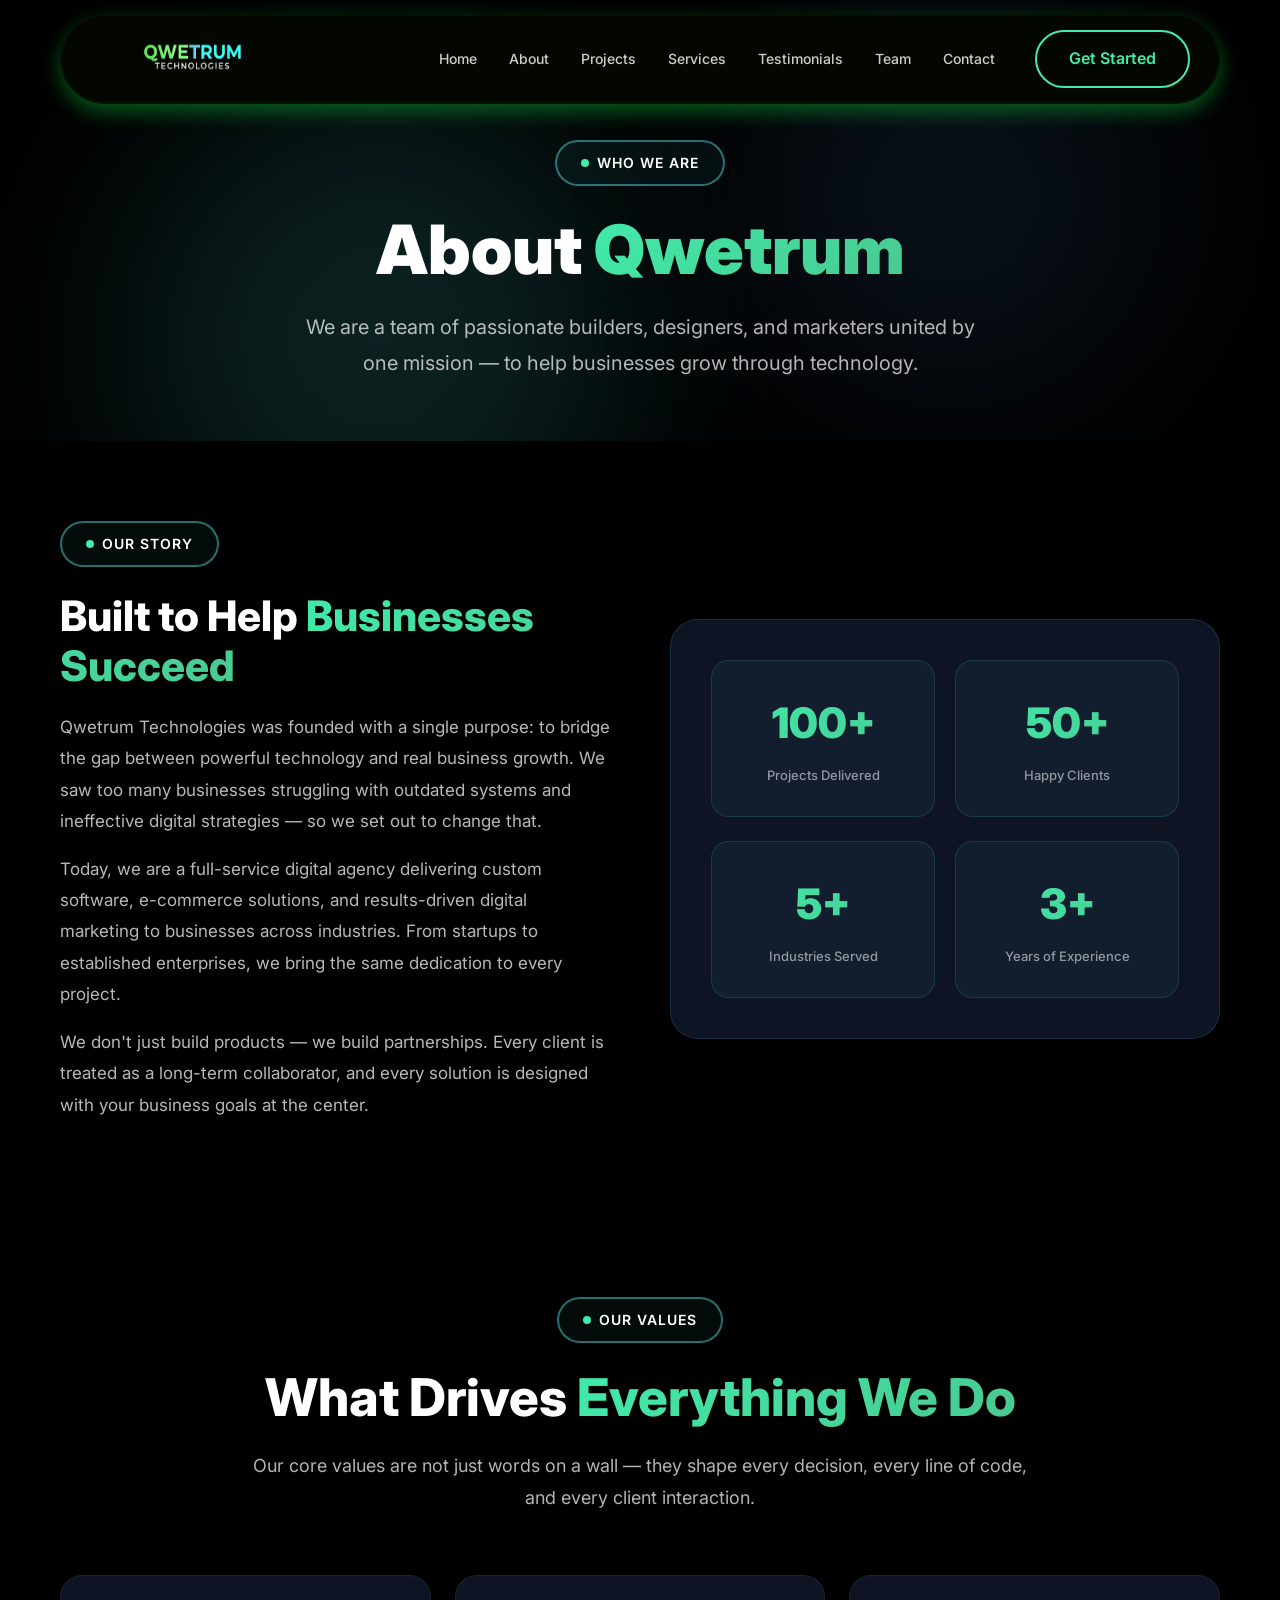
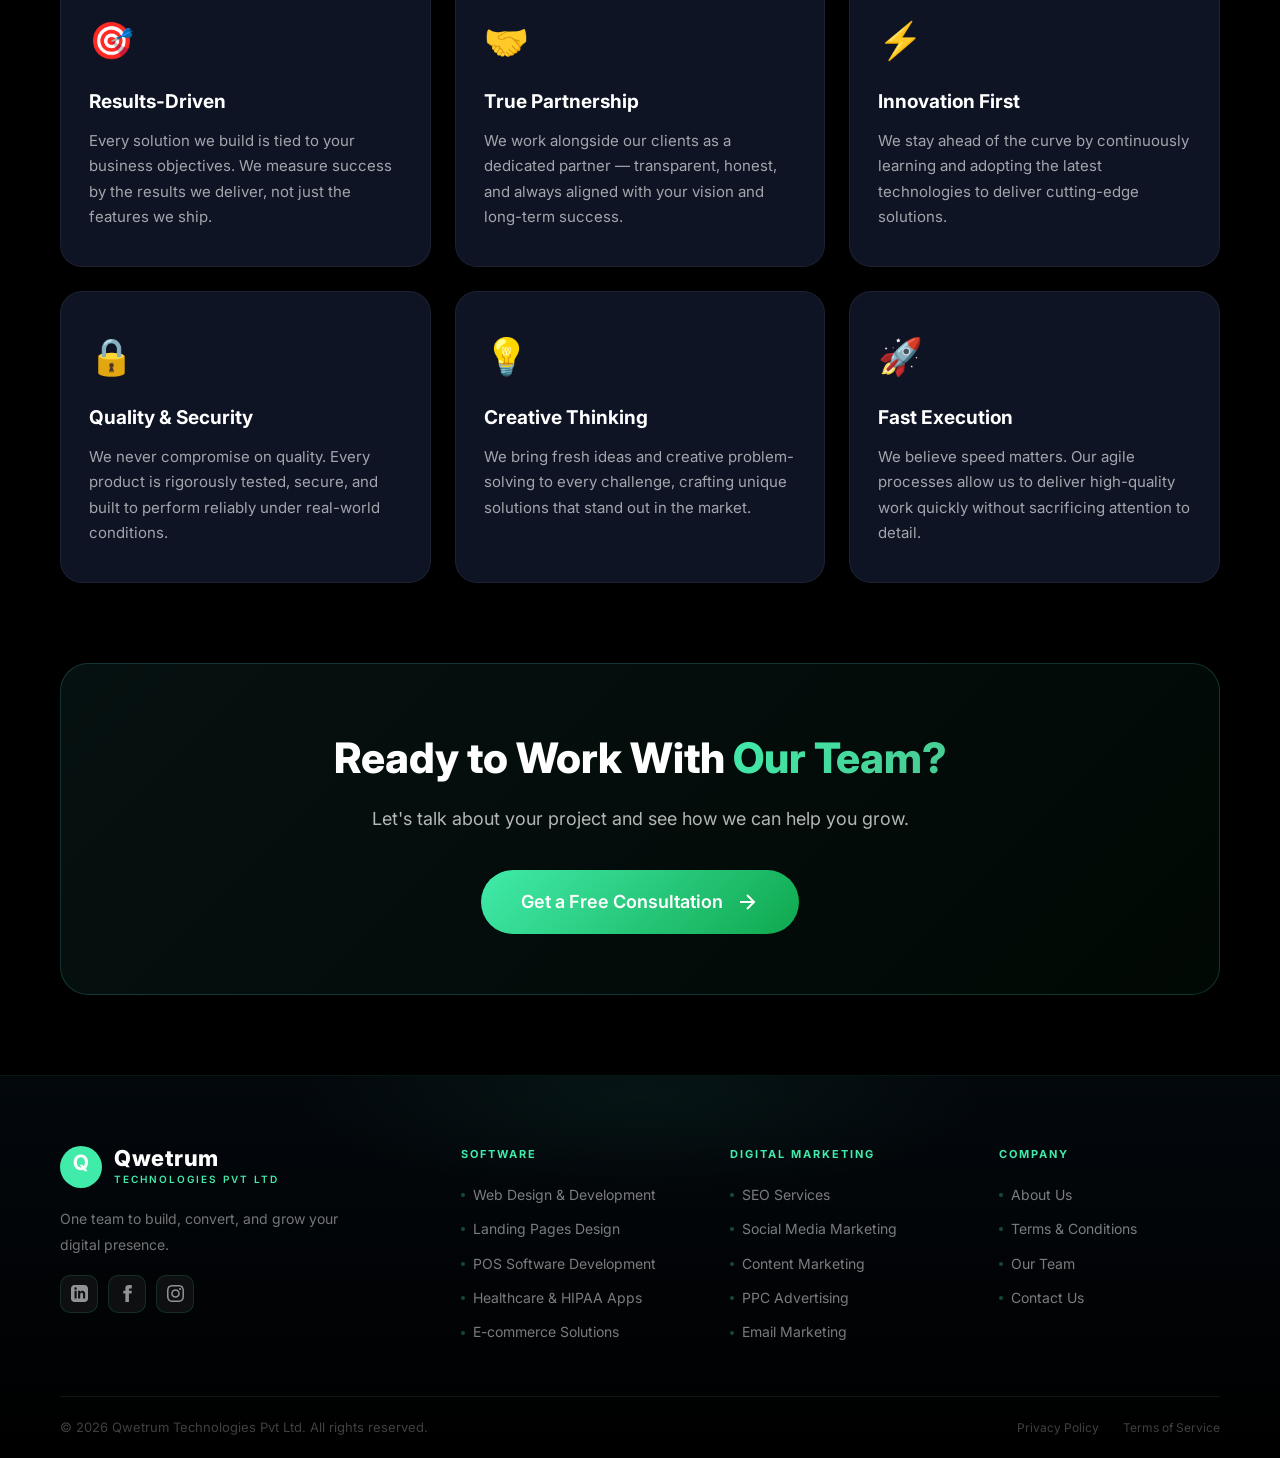
==== about.html @ 19eadbca "Add files via upload" ====
<!DOCTYPE html>
<html lang="en">
<head>
    <meta charset="UTF-8">
    <meta name="viewport" content="width=device-width, initial-scale=1.0, maximum-scale=1.0, user-scalable=no">
    <meta name="description" content="About Qwetrum Technologies - Our story, mission, values and leadership team.">
    <title>About Us — Qwetrum Technologies</title>
    <link rel="stylesheet" href="styles.css">
    <link rel="preconnect" href="https://fonts.googleapis.com">
    <link rel="preconnect" href="https://fonts.gstatic.com" crossorigin>
    <link href="https://fonts.googleapis.com/css2?family=Inter:wght@300;400;500;600;700;800;900&display=swap" rel="stylesheet">
    <style>
        /* ── PAGE HERO ── */
        .page-hero {
            min-height: 42vh;
            display: flex;
            align-items: center;
            justify-content: center;
            text-align: center;
            padding: 140px 20px 60px;
            position: relative;
            overflow: hidden;
        }
        .page-hero__bg { position: absolute; inset: 0; z-index: 0; }
        .page-hero__content { position: relative; z-index: 1; }
        .page-hero h1 {
            font-size: clamp(36px, 6vw, 68px);
            font-weight: 900;
            line-height: 1.15;
            margin-bottom: 20px;
        }
        .page-hero p {
            font-size: clamp(16px, 2vw, 20px);
            color: rgba(255,255,255,0.7);
            max-width: 700px;
            margin: 0 auto;
            line-height: 1.8;
        }

        /* ── STORY SECTION ── */
        .about-story {
            padding: 80px 0;
        }
        .about-story__grid {
            display: grid;
            grid-template-columns: 1fr 1fr;
            gap: 60px;
            align-items: center;
        }
        .about-story__text h2 {
            font-size: clamp(28px, 4vw, 42px);
            font-weight: 800;
            margin-bottom: 20px;
            line-height: 1.2;
        }
        .about-story__text p {
            font-size: 17px;
            color: rgba(255,255,255,0.72);
            line-height: 1.85;
            margin-bottom: 16px;
        }
        .about-story__visual {
            background: var(--card-bg);
            border-radius: 28px;
            border: 1px solid rgba(77,212,212,0.15);
            padding: 40px;
            display: flex;
            flex-direction: column;
            gap: 24px;
        }
        .stat-row {
            display: grid;
            grid-template-columns: 1fr 1fr;
            gap: 20px;
        }
        .stat-box {
            background: rgba(77,212,212,0.05);
            border: 1px solid rgba(77,212,212,0.15);
            border-radius: 18px;
            padding: 28px 20px;
            text-align: center;
        }
        .stat-box .number {
            font-size: 42px;
            font-weight: 900;
            background: linear-gradient(135deg, var(--primary-cyan), var(--accent-green));
            -webkit-background-clip: text;
            -webkit-text-fill-color: transparent;
            background-clip: text;
            display: block;
            margin-bottom: 6px;
        }
        .stat-box .label {
            font-size: 13px;
            color: rgba(255,255,255,0.55);
            font-weight: 500;
        }

        /* ── MISSION & VALUES ── */
        .about-values {
            padding: 80px 0;
            text-align: center;
        }
        .values-grid {
            display: grid;
            grid-template-columns: repeat(3, 1fr);
            gap: 24px;
            margin-top: 50px;
        }
        .value-card {
            background: var(--card-bg);
            border-radius: 22px;
            border: 1px solid rgba(255,255,255,0.06);
            padding: 36px 28px;
            text-align: left;
            transition: var(--transition);
        }
        .value-card:hover {
            border-color: rgba(77,212,212,0.3);
            transform: translateY(-4px);
            box-shadow: 0 8px 30px rgba(77,212,212,0.1);
        }
        .value-icon {
            font-size: 36px;
            margin-bottom: 18px;
            display: block;
        }
        .value-card h3 {
            font-size: 19px;
            font-weight: 700;
            margin-bottom: 10px;
        }
        .value-card p {
            font-size: 15px;
            color: rgba(255,255,255,0.62);
            line-height: 1.7;
        }

        /* ── TEAM SECTION ── */
        .about-team {
            padding: 80px 0 100px;
            text-align: center;
        }

        /* ── CTA ── */
        .about-cta {
            margin-top: 80px;
            background: linear-gradient(135deg, rgba(77,212,212,0.08), rgba(16,168,79,0.05));
            border: 1px solid rgba(77,212,212,0.2);
            border-radius: 28px;
            padding: 60px 40px;
            text-align: center;
        }
        .about-cta h2 {
            font-size: clamp(28px, 4vw, 42px);
            font-weight: 800;
            margin-bottom: 14px;
        }
        .about-cta p {
            font-size: 18px;
            color: rgba(255,255,255,0.7);
            margin-bottom: 36px;
        }

        /* ── RESPONSIVE ── */
        @media (max-width: 900px) {
            .about-story__grid { grid-template-columns: 1fr; gap: 40px; }
            .values-grid { grid-template-columns: repeat(2, 1fr); }
        }
        @media (max-width: 560px) {
            .values-grid { grid-template-columns: 1fr; }
            .about-cta { padding: 40px 20px; }
        }
    </style>
</head>
<body>

    <!-- Header -->
    <header class="header" id="header">
        <div class="container">
            <nav class="nav-curved">
                <div class="nav__logo">
                    <div class="logo-text">
                        <img src="Assests/logo.png" alt="Qwetrum Technologies" class="nav-logo-img" style="height:200px;">
                    </div>
                </div>
                <div class="nav__menu" id="nav-menu">
                    <ul class="nav__list">
                        <li class="nav__item"><a href="index.html#home" class="nav__link">Home</a></li>
                        <li class="nav__item"><a href="about.html" class="nav__link active">About</a></li>
                        <li class="nav__item"><a href="index.html#projects" class="nav__link">Projects</a></li>
                        <li class="nav__item"><a href="services.html" class="nav__link">Services</a></li>
                        <li class="nav__item"><a href="index.html#testimonials" class="nav__link">Testimonials</a></li>
                        <li class="nav__item"><a href="index.html#team" class="nav__link">Team</a></li>
                        <li class="nav__item"><a href="#" class="nav__link" onclick="openContactModal();return false;">Contact</a></li>
                    </ul>
                    <a href="#" class="btn btn-outline nav__cta" onclick="openContactModal();return false;">Get Started</a>
                </div>
                <div class="nav__toggle" id="nav-toggle">
                    <span></span><span></span><span></span>
                </div>
            </nav>
        </div>
    </header>

    <!-- Page Hero -->
    <section class="page-hero">
        <div class="page-hero__bg">
            <div class="bg-circle bg-circle-1"></div>
            <div class="bg-circle bg-circle-2"></div>
        </div>
        <div class="page-hero__content container">
            <span class="tag">Who We Are</span>
            <h1>About <span class="text-gradient">Qwetrum</span></h1>
            <p>We are a team of passionate builders, designers, and marketers united by one mission — to help businesses grow through technology.</p>
        </div>
    </section>

    <!-- Our Story -->
    <section class="about-story">
        <div class="container">
            <div class="about-story__grid">
                <div class="about-story__text">
                    <span class="tag">Our Story</span>
                    <h2>Built to Help <span class="text-gradient">Businesses Succeed</span></h2>
                    <p>Qwetrum Technologies was founded with a single purpose: to bridge the gap between powerful technology and real business growth. We saw too many businesses struggling with outdated systems and ineffective digital strategies — so we set out to change that.</p>
                    <p>Today, we are a full-service digital agency delivering custom software, e-commerce solutions, and results-driven digital marketing to businesses across industries. From startups to established enterprises, we bring the same dedication to every project.</p>
                    <p>We don't just build products — we build partnerships. Every client is treated as a long-term collaborator, and every solution is designed with your business goals at the center.</p>
                </div>
                <div class="about-story__visual">
                    <div class="stat-row">
                        <div class="stat-box">
                            <span class="number">100+</span>
                            <span class="label">Projects Delivered</span>
                        </div>
                        <div class="stat-box">
                            <span class="number">50+</span>
                            <span class="label">Happy Clients</span>
                        </div>
                    </div>
                    <div class="stat-row">
                        <div class="stat-box">
                            <span class="number">5+</span>
                            <span class="label">Industries Served</span>
                        </div>
                        <div class="stat-box">
                            <span class="number">3+</span>
                            <span class="label">Years of Experience</span>
                        </div>
                    </div>
                </div>
            </div>
        </div>
    </section>

    <!-- Mission & Values -->
    <section class="about-values">
        <div class="container">
            <span class="tag">Our Values</span>
            <h2 class="section-title">What Drives <span class="text-gradient">Everything We Do</span></h2>
            <p class="section-description">Our core values are not just words on a wall — they shape every decision, every line of code, and every client interaction.</p>
            <div class="values-grid">
                <div class="value-card">
                    <span class="value-icon">🎯</span>
                    <h3>Results-Driven</h3>
                    <p>Every solution we build is tied to your business objectives. We measure success by the results we deliver, not just the features we ship.</p>
                </div>
                <div class="value-card">
                    <span class="value-icon">🤝</span>
                    <h3>True Partnership</h3>
                    <p>We work alongside our clients as a dedicated partner — transparent, honest, and always aligned with your vision and long-term success.</p>
                </div>
                <div class="value-card">
                    <span class="value-icon">⚡</span>
                    <h3>Innovation First</h3>
                    <p>We stay ahead of the curve by continuously learning and adopting the latest technologies to deliver cutting-edge solutions.</p>
                </div>
                <div class="value-card">
                    <span class="value-icon">🔒</span>
                    <h3>Quality & Security</h3>
                    <p>We never compromise on quality. Every product is rigorously tested, secure, and built to perform reliably under real-world conditions.</p>
                </div>
                <div class="value-card">
                    <span class="value-icon">💡</span>
                    <h3>Creative Thinking</h3>
                    <p>We bring fresh ideas and creative problem-solving to every challenge, crafting unique solutions that stand out in the market.</p>
                </div>
                <div class="value-card">
                    <span class="value-icon">🚀</span>
                    <h3>Fast Execution</h3>
                    <p>We believe speed matters. Our agile processes allow us to deliver high-quality work quickly without sacrificing attention to detail.</p>
                </div>
            </div>

            <!-- CTA -->
            <div class="about-cta">
                <h2>Ready to Work With <span class="text-gradient">Our Team?</span></h2>
                <p>Let's talk about your project and see how we can help you grow.</p>
                <a href="#" class="btn btn-primary btn-large" onclick="openContactModal();return false;">
                    Get a Free Consultation
                    <svg width="24" height="24" viewBox="0 0 24 24" fill="none" stroke="currentColor" stroke-width="2">
                        <path d="M5 12h14M12 5l7 7-7 7"/>
                    </svg>
                </a>
            </div>
        </div>
    </section>

    <!-- Footer -->
    <footer class="footer" id="footer">
        <div class="footer__glow"></div>
        <div class="container">
            <div class="footer__main">
                <div class="footer__brand">
                    <div class="footer__logo-row">
                        <svg width="42" height="42" viewBox="0 0 80 80" fill="none" aria-hidden="true">
                            <circle cx="40" cy="40" r="40" fill="url(#fg2)"/>
                            <text x="50%" y="57%" text-anchor="middle" fill="white" font-size="40" font-weight="bold" font-family="Inter,sans-serif">Q</text>
                            <defs>
                                <linearGradient id="fg2" x1="0" y1="0" x2="80" y2="80">
                                    <stop stop-color="#41ebaa"/><stop offset="1" stop-color="#10a84f"/>
                                </linearGradient>
                            </defs>
                        </svg>
                        <div class="footer__logo-text">
                            <span class="footer__brand-name">Qwetrum</span>
                            <span class="footer__brand-sub">Technologies Pvt Ltd</span>
                        </div>
                    </div>
                    <p class="footer__desc">One team to build, convert, and grow your digital presence.</p>
                    <div class="footer__socials">
                        <a href="https://www.linkedin.com/company/qwetrum-technologies/" class="footer__social-icon" aria-label="LinkedIn">
                            <svg width="17" height="17" viewBox="0 0 24 24" fill="currentColor"><path d="M19 0h-14c-2.761 0-5 2.239-5 5v14c0 2.761 2.239 5 5 5h14c2.762 0 5-2.239 5-5v-14c0-2.761-2.238-5-5-5zm-11 19h-3v-11h3v11zm-1.5-12.268c-.966 0-1.75-.79-1.75-1.764s.784-1.764 1.75-1.764 1.75.79 1.75 1.764-.783 1.764-1.75 1.764zm13.5 12.268h-3v-5.604c0-3.368-4-3.113-4 0v5.604h-3v-11h3v1.765c1.396-2.586 7-2.777 7 2.476v6.759z"/></svg>
                        </a>
                        <a href="https://www.facebook.com/share/18fjqTEg9R/" class="footer__social-icon" aria-label="Facebook">
                            <svg width="17" height="17" viewBox="0 0 24 24" fill="currentColor"><path d="M9 8h-3v4h3v12h5v-12h3.642l.358-4h-4v-1.667c0-.955.192-1.333 1.115-1.333h2.885v-5h-3.808c-3.596 0-5.192 1.583-5.192 4.615v3.385z"/></svg>
                        </a>
                        <a href="https://www.instagram.com/qwetrumtechnologies?igsh=d2Iwd3U5dmx2bzJz" class="footer__social-icon" aria-label="Instagram">
                            <svg width="17" height="17" viewBox="0 0 24 24" fill="currentColor"><path d="M12 2.163c3.204 0 3.584.012 4.85.07 3.252.148 4.771 1.691 4.919 4.919.058 1.265.069 1.645.069 4.849 0 3.205-.012 3.584-.069 4.849-.149 3.225-1.664 4.771-4.919 4.919-1.266.058-1.644.07-4.85.07-3.204 0-3.584-.012-4.849-.07-3.26-.149-4.771-1.699-4.919-4.92-.058-1.265-.07-1.644-.07-4.849 0-3.204.013-3.583.07-4.849.149-3.227 1.664-4.771 4.919-4.919 1.266-.057 1.645-.069 4.849-.069zm0-2.163c-3.259 0-3.667.014-4.947.072-4.358.2-6.78 2.618-6.98 6.98-.059 1.281-.073 1.689-.073 4.948 0 3.259.014 3.668.072 4.948.2 4.358 2.618 6.78 6.98 6.98 1.281.058 1.689.072 4.948.072 3.259 0 3.668-.014 4.948-.072 4.354-.2 6.782-2.618 6.979-6.98.059-1.28.073-1.689.073-4.948 0-3.259-.014-3.667-.072-4.947-.196-4.354-2.617-6.78-6.979-6.98-1.281-.059-1.69-.073-4.949-.073zm0 5.838c-3.403 0-6.162 2.759-6.162 6.162s2.759 6.163 6.162 6.163 6.162-2.759 6.162-6.163c0-3.403-2.759-6.162-6.162-6.162zm0 10.162c-2.209 0-4-1.79-4-4 0-2.209 1.791-4 4-4s4 1.791 4 4c0 2.21-1.791 4-4 4zm6.406-11.845c-.796 0-1.441.645-1.441 1.44s.645 1.44 1.441 1.44c.795 0 1.439-.645 1.439-1.44s-.644-1.44-1.439-1.44z"/></svg>
                        </a>
                    </div>
                </div>
                <div class="footer__col">
                    <h4>Software</h4>
                    <ul>
                        <li><a href="services.html">Web Design &amp; Development</a></li>
                        <li><a href="services.html">Landing Pages Design</a></li>
                        <li><a href="services.html">POS Software Development</a></li>
                        <li><a href="services.html">Healthcare &amp; HIPAA Apps</a></li>
                        <li><a href="services.html">E-commerce Solutions</a></li>
                    </ul>
                </div>
                <div class="footer__col">
                    <h4>Digital Marketing</h4>
                    <ul>
                        <li><a href="services.html">SEO Services</a></li>
                        <li><a href="services.html">Social Media Marketing</a></li>
                        <li><a href="services.html">Content Marketing</a></li>
                        <li><a href="services.html">PPC Advertising</a></li>
                        <li><a href="services.html">Email Marketing</a></li>
                    </ul>
                </div>
                <div class="footer__col">
                    <h4>Company</h4>
                    <ul>
                        <li><a href="about.html">About Us</a></li>
                        <li><a href="terms.html">Terms &amp; Conditions</a></li>
                        <li><a href="index.html#team">Our Team</a></li>
                        <li><a href="#" onclick="openContactModal();return false;">Contact Us</a></li>
                    </ul>
                </div>
            </div>
            <div class="footer__divider"></div>
            <div class="footer__bottom">
                <p class="footer__copy">&copy; 2026 Qwetrum Technologies Pvt Ltd. All rights reserved.</p>
                <div class="footer__bottom-links">
                    <a href="terms.html">Privacy Policy</a>
                    <a href="terms.html">Terms of Service</a>
                </div>
            </div>
        </div>
    </footer>

    <!-- Contact Modal -->
    <div class="contact-modal" id="contact-modal">
        <div class="modal-content">
            <button class="modal-close" id="modal-close">&times;</button>
            <h2>Get a Free Consultation</h2>
            <form class="contact-form" id="qwetrum-contact-form">
                <input type="text" name="name" placeholder="Your Name" required>
                <input type="email" name="email" placeholder="Your Email" required>
                <input type="tel" name="phone" placeholder="Phone Number">
                <textarea name="message" placeholder="Tell us about your project" rows="5" required></textarea>
                <button type="submit" class="btn btn-primary">Send Message</button>
            </form>
        </div>
    </div>

    <script>
        // ── Google Apps Script Contact Form Handler ──
        const APPS_SCRIPT_URL = "YOUR_GOOGLE_APPS_SCRIPT_URL"; // ← Paste your deployed URL here

        document.addEventListener('DOMContentLoaded', () => {
            document.querySelectorAll('#qwetrum-contact-form').forEach(form => {
                form.addEventListener('submit', async function(e) {
                    e.preventDefault();
                    const btn = form.querySelector('button[type="submit"]');
                    const orig = btn.innerHTML;
                    btn.innerHTML = '<span style="opacity:0.8">Sending...</span>';
                    btn.disabled = true;

                    const payload = {
                        name:    form.name.value.trim(),
                        email:   form.email.value.trim(),
                        phone:   form.phone ? form.phone.value.trim() : '',
                        message: form.message.value.trim()
                    };

                    try {
                        await fetch(APPS_SCRIPT_URL, {
                            method: 'POST',
                            mode: 'no-cors',
                            headers: { 'Content-Type': 'application/json' },
                            body: JSON.stringify(payload)
                        });
                        btn.innerHTML = '✓ Message Sent!';
                        btn.style.background = 'linear-gradient(135deg,#41ebaa,#10a84f)';
                        form.reset();
                        setTimeout(() => {
                            window.closeContactModal && window.closeContactModal();
                            btn.innerHTML = orig;
                            btn.style.background = '';
                            btn.disabled = false;
                        }, 2500);
                    } catch {
                        btn.innerHTML = '✗ Error — Try Again';
                        btn.style.background = 'rgba(255,60,60,0.7)';
                        setTimeout(() => { btn.innerHTML = orig; btn.style.background = ''; btn.disabled = false; }, 2500);
                    }
                });
            });
        });
    </script>
    <script src="script.js"></script>
    <script>
        var APPS_SCRIPT_URL = "TUMHARA_APPS_SCRIPT_URL_YAHAN";
        document.addEventListener("DOMContentLoaded", function() {
            var form = document.querySelector(".contact-form");
            if (!form) return;
            form.addEventListener("submit", async function(e) {
                e.preventDefault();
                var btn = form.querySelector('button[type="submit"]');
                var orig = btn.textContent;
                btn.textContent = "Sending...";
                btn.disabled = true;
                var payload = {
                    name:    form.querySelector('[name="name"]').value,
                    email:   form.querySelector('[name="email"]').value,
                    phone:   (form.querySelector('[name="phone"]') || {}).value || "",
                    message: form.querySelector('[name="message"]').value
                };
                try {
                    await fetch(APPS_SCRIPT_URL, {
                        method: "POST", mode: "no-cors",
                        headers: { "Content-Type": "application/json" },
                        body: JSON.stringify(payload)
                    });
                    btn.textContent = "\u2713 Message Sent!";
                    btn.style.background = "linear-gradient(135deg,#41ebaa,#10a84f)";
                    form.reset();
                    setTimeout(function() {
                        window.closeContactModal && window.closeContactModal();
                        btn.textContent = orig;
                        btn.style.background = "";
                        btn.disabled = false;
                    }, 2500);
                } catch(err) {
                    btn.textContent = "Error \u2014 Try Again";
                    btn.disabled = false;
                }
            }, true);
        });
    </script>
</body>
</html>
---- styles.css ----
/* ===== RESET & BASE STYLES ===== */
* {
    margin: 0;
    padding: 0;
    box-sizing: border-box;
}

:root {
    /* Colors */
    --primary-cyan: #41ebaa;
    --primary-teal: #10a84f;
    --accent-green: #49c991;
    --accent-blue: #5BA5FF;
    --dark-bg: #0A0F1E;
    --darker-bg: #050812;
    --card-bg: #0F1425;
    
    /* Typography */
    --font-family: 'Inter', -apple-system, BlinkMacSystemFont, 'Segoe UI', sans-serif;
    
    /* Spacing */
    --container-width: 1200px;
    --section-padding: 100px 0;
    
    /* Transitions */
    --transition: all 0.3s ease;
}

html {
    scroll-behavior: smooth;
    overflow-x: hidden;
}

body {
    font-family: var(--font-family);
    background-color: black;
    color: #ffffff;
    line-height: 1.6;
    overflow-x: hidden;
    -webkit-font-smoothing: antialiased;
    -moz-osx-font-smoothing: grayscale;
}

/* ===== UTILITY CLASSES ===== */
.container {
    max-width: var(--container-width);
    margin: 0 auto;
    padding: 0 20px;
}

.text-gradient {
    background: linear-gradient(135deg, var(--primary-cyan) 0%, var(--accent-green) 100%);
    -webkit-background-clip: text;
    -webkit-text-fill-color: transparent;
    background-clip: text;
}

.text-white {
    color: #ffffff;
}

.tag {
    display: inline-flex;
    align-items: center;
    gap: 8px;
    padding: 10px 24px;
    border-radius: 50px;
    border: 2px solid rgba(77, 212, 212, 0.5);
    background: rgba(77, 212, 212, 0.05);
    color: #ffffff;
    font-size: 14px;
    font-weight: 600;
    text-transform: uppercase;
    letter-spacing: 1px;
    margin-bottom: 24px;
}

.tag::before {
    content: '';
    width: 8px;
    height: 8px;
    border-radius: 50%;
    background: var(--primary-cyan);
}

.section-title {
    font-size: clamp(32px, 5vw, 52px);
    font-weight: 800;
    line-height: 1.2;
    margin-bottom: 20px;
}

.section-description {
    font-size: 18px;
    color: rgba(255, 255, 255, 0.7);
    max-width: 800px;
    margin: 0 auto 60px;
    line-height: 1.8;
}

/* ===== BUTTONS ===== */
.btn {
    display: inline-flex;
    align-items: center;
    gap: 12px;
    padding: 14px 32px;
    font-size: 16px;
    font-weight: 600;
    text-decoration: none;
    border-radius: 50px;
    transition: var(--transition);
    cursor: pointer;
    border: none;
    font-family: var(--font-family);
}

.btn-primary {
    background: linear-gradient(135deg, var(--primary-cyan) 0%, var(--primary-teal) 100%);
    color: #ffffff;
    box-shadow: 0 4px 20px rgba(77, 212, 212, 0);
}

.btn-primary:hover {
    transform: translateY(-2px) scale(1.05);
    box-shadow: 0 8px 30px rgba(77, 212, 212, 0.4);
}

.btn-primary:active {
    transform: translateY(0) scale(0.98);
}

.btn-large {
    padding: 18px 40px;
    font-size: 18px;
}

.btn-outline {
    border: 2px solid var(--primary-cyan);
    color: var(--primary-cyan);
    background: transparent;
}

.btn-outline:hover {
    background: rgba(77, 212, 212, 0.1);
    box-shadow: 0 0 20px rgba(77, 212, 212, 0.3);
}

.btn-arrow {
    color: var(--primary-cyan);
    transition: var(--transition);
}

.btn-arrow:hover {
    transform: translateX(8px);
}

/* ===== HEADER/NAVIGATION ===== */
.header {
    position: fixed;
    top: 0;
    left: 0;
    width: 100%;
    z-index: 1000;
    padding: 14px 0;
    transition: var(--transition);
}

.header .container {
    max-width: var(--container-width);
    margin: 0 auto;
    padding: 0 20px;
}

/* Logo image — controlled via CSS, no inline styles needed */
.nav-logo-img {
    width: 200px;
    height: 350px;
    margin-top: -100px;
    margin-bottom: -80px;
    display: block;
}

.nav-curved {
    background-color: rgb(3, 7, 0);
    backdrop-filter: blur(20px);
    border-radius: 60px;
    padding: 14px 28px;
    display: flex;
    align-items: center;
    justify-content: space-between;
    box-shadow: 0 8px 20px rgba(16, 211, 58, 0.4);
    border: 2px solid rgba(1, 63, 29, 0.2);
    transition: var(--transition);
    animation: slideDown 0.6s ease-out;
}

@keyframes slideDown {
    from {
        opacity: 0;
        transform: translateY(-20px);
    }
    to {
        opacity: 1;
        transform: translateY(0);
    }
}

.header.scrolled .nav-curved {
    background: rgba(10, 15, 30, 0.95);
    box-shadow: 0 12px 40px rgba(0, 0, 0, 0.6);
    border-color: rgba(77, 212, 212, 0.2);
}

.nav__logo {
    display: flex;
    align-items: center;
    gap: 12px;
    text-decoration: none;
    color: #ffffff;
    
}

.logo-icon {
    width: 48px;
    height: 48px;
    border-radius: 50%;
    background: linear-gradient(135deg, var(--primary-cyan) 0%, var(--accent-green) 100%);
    display: flex;
    align-items: center;
    justify-content: center;
}

.logo-icon span {
    font-size: 24px;
    font-weight: 800;
    color: #ffffff;
}

.logo-text {
    display: flex;
    flex-direction: column;
}

.logo-title {
    font-size: 20px;
    font-weight: 800;
    letter-spacing: 1px;
}

.logo-subtitle {
    font-size: 10px;
    color: rgba(255, 255, 255, 0.6);
    letter-spacing: 0.5px;
}

.nav__menu {
    display: flex;
    align-items: center;
    gap: 40px;
}

.nav__list {
    display: flex;
    align-items: center;
    gap: 32px;
    list-style: none;
}

.nav__link {
    color: rgba(255, 255, 255, 0.8);
    text-decoration: none;
    font-size: 14px;
    font-weight: 500;
    position: relative;
    transition: var(--transition);
}

.nav__link::after {
    content: '';
    position: absolute;
    bottom: -4px;
    left: 0;
    width: 0;
    height: 2px;
    background: linear-gradient(135deg, var(--primary-cyan) 0%, var(--accent-green) 100%);
    transition: width 0.3s ease;
}

.nav__link:hover {
    color: var(--primary-cyan);
}

.nav__link:hover::after {
    width: 100%;
}

.nav__toggle {
    display: none;
    flex-direction: column;
    gap: 6px;
    cursor: pointer;
    padding: 10px;
}

.nav__toggle span {
    width: 28px;
    height: 3px;
    background: #ffffff;
    border-radius: 2px;
    transition: var(--transition);
}

.nav__toggle.active span:nth-child(1) {
    transform: rotate(45deg) translateY(9px);
}

.nav__toggle.active span:nth-child(2) {
    opacity: 0;
}

.nav__toggle.active span:nth-child(3) {
    transform: rotate(-45deg) translateY(-9px);
}

/* ===== HERO SECTION ===== */
.hero {
    min-height: 100vh;
    display: flex;
    align-items: center;
    justify-content: center;
    position: relative;
    padding-top: 80px;
    overflow: hidden;
}

.hero__bg {
    position: absolute;
    inset: 0;
    z-index: 0;
}

.bg-circle {
    position: absolute;
    border-radius: 50%;
    filter: blur(100px);
    animation: float 8s ease-in-out infinite;
}

.bg-circle-1 {
    width: 500px;
    height: 500px;
    background: rgba(77, 212, 212, 0.15);
    top: 20%;
    left: 10%;
}

.bg-circle-2 {
    width: 400px;
    height: 400px;
    background: rgba(91, 165, 255, 0.1);
    bottom: 10%;
    right: 10%;
    animation-delay: 2s;
}

@keyframes float {
    0%, 100% { transform: translateY(0px); }
    50% { transform: translateY(-30px); }
}

.hero__content {
    position: relative;
    z-index: 1;
    text-align: center;
    padding: 60px 20px;
    max-width: 100%;
    overflow: hidden;
}

.hero__title {
    font-size: clamp(32px, 6vw, 72px);
    font-weight: 900;
    line-height: 1.15;
    margin-bottom: 32px;
    animation: fadeInUp 0.8s ease-out;
    word-break: break-word;
    overflow-wrap: break-word;
}

.hero__description {
    font-size: clamp(16px, 2vw, 22px);
    color: rgba(255, 255, 255, 0.8);
    max-width: 900px;
    margin: 0 auto 40px;
    line-height: 1.8;
    animation: fadeInUp 0.8s ease-out 0.2s backwards;
}

.hero__devices {
    margin-top: 80px;
    position: relative;
    height: 400px;
    animation: fadeInUp 1s ease-out 0.6s backwards;
}

.device {
    position: absolute;
    transition: var(--transition);
}

.device-laptop {
    left: 50%;
    top: 50%;
    transform: translate(-50%, -50%);
    width: 600px;
    z-index: 3;
}

.device-laptop .device-screen {
    background: #1a1f35;
    border-radius: 12px 12px 0 0;
    padding: 20px;
    border: 8px solid #2a2f45;
    aspect-ratio: 16/10;
    overflow: hidden;
}

.mockup-content {
    display: grid;
    grid-template-columns: repeat(3, 1fr);
    gap: 20px;
    height: 100%;
    padding: 20px;
}

.mockup-card {
    background: linear-gradient(135deg, #1a2035 0%, #0f1425 100%);
    border-radius: 12px;
    border: 1px solid rgba(77, 212, 212, 0.2);
}

.device-laptop .device-base {
    height: 8px;
    background: linear-gradient(to bottom, #2a2f45, #1a1f35);
    border-radius: 0 0 8px 8px;
}

.device-laptop .device-stand {
    height: 4px;
    background: #1a1f35;
    width: 60%;
    margin: 0 auto;
    border-radius: 0 0 12px 12px;
}

.device-tablet {
    right: 10%;
    top: 25%;
    width: 250px;
    transform: rotate(12deg);
    z-index: 2;
    animation: float 6s ease-in-out infinite;
    animation-delay: 1s;
}

.device-tablet .device-screen {
    background: #1a1f35;
    border-radius: 16px;
    padding: 12px;
    border: 6px solid #2a2f45;
    aspect-ratio: 3/4;
}

.device-phone {
    left: 8%;
    top: 30%;
    width: 180px;
    transform: rotate(-12deg);
    z-index: 2;
    animation: float 6s ease-in-out infinite;
    animation-delay: 2s;
}

.device-phone .device-screen {
    background: #1a1f35;
    border-radius: 24px;
    padding: 8px;
    border: 6px solid #2a2f45;
    aspect-ratio: 9/19;
}

@keyframes fadeInUp {
    from {
        opacity: 0;
        transform: translateY(30px);
    }
    to {
        opacity: 1;
        transform: translateY(0);
    }
}

/* ===== BRANDS SECTION - MARQUEE ===== */
.brands {
    padding: 80px 0 40px;
    text-align: center;
    overflow: hidden;
}

.brands__marquee-wrapper {
    width: 100%;
    overflow: hidden;
    position: relative;
    margin-top: 40px;
    /* fade edges */
    -webkit-mask-image: linear-gradient(to right, transparent 0%, black 10%, black 90%, transparent 100%);
    mask-image: linear-gradient(to right, transparent 0%, black 10%, black 90%, transparent 100%);
}

.brands__marquee-track {
    display: flex;
    gap: 0;
    width: max-content;
    animation: marquee-scroll 28s linear infinite;
}

.brands__marquee-wrapper:hover .brands__marquee-track {
    animation-play-state: paused;
}

@keyframes marquee-scroll {
    0%   { transform: translateX(0); }
    100% { transform: translateX(-50%); }
}

.brand-logo {
    display: flex;
    align-items: center;
    padding: 0 48px;
    opacity: 0.7;
    transition: opacity 0.3s ease;
    white-space: nowrap;
    border-right: 1px solid rgba(77, 212, 212, 0.15);
}

.brand-logo:hover {
    opacity: 1;
}

.brand-text {
    font-size: 22px;
    font-weight: 700;
    color: #ffffff;
    letter-spacing: 0.5px;
}

/* ===== ABOUT SECTION ===== */
.about {
    padding: 80px 0;
    text-align: center;
}

.about__description {
    font-size: 20px;
    color: rgba(255, 255, 255, 0.8);
    max-width: 900px;
    margin: 0 auto;
    line-height: 1.8;
}

/* ===== PROJECTS SECTION ===== */
.projects {
    padding: 100px 0;
    text-align: center;
}

.projects__grid {
    display: grid;
    grid-template-columns: repeat(4, 1fr);
    gap: 24px;
    margin-top: 60px;
    align-items: stretch;
}

.project-card {
    background: var(--card-bg);
    border-radius: 24px;
    border: 1px solid rgba(255, 255, 255, 0.05);
    overflow: hidden;
    transition: var(--transition);
    display: flex;
    flex-direction: column;
}

.project-card:hover {
    border-color: rgba(77, 212, 212, 0.3);
    box-shadow: 0 8px 40px rgba(77, 212, 212, 0.2);
    transform: translateY(-8px);
}

.project-card__image {
    padding: 0;
    background: linear-gradient(135deg, #1a2035 0%, #0f1425 100%);
    position: relative;
    height: 190px;
    overflow: hidden;
    display: flex;
    align-items: center;
    justify-content: center;
    flex-shrink: 0;
}

.project-card__image img {
    width: 100%;
    height: 100%;
    object-fit: cover;
    border-radius: 10px;
}

/* ===== IMAGE SLIDER INSIDE PROJECT CARD ===== */
.img-slider {
    position: relative;
    width: 100%;
    height: 100%;
    overflow: hidden;
}

.img-slider__track {
    display: flex;
    width: 100%;
    height: 100%;
    transition: transform 0.45s cubic-bezier(0.4, 0, 0.2, 1);
}

.img-slider__track img {
    min-width: 100%;
    width: 100%;
    height: 100%;
    object-fit: cover;
    flex-shrink: 0;
    display: block;
    border-radius: 0;
}

/* Prev / Next buttons */
.img-slider__btn {
    position: absolute;
    top: 50%;
    transform: translateY(-50%);
    width: 28px;
    height: 28px;
    border-radius: 50%;
    background: rgba(10, 15, 30, 0.75);
    border: 1px solid rgba(77, 212, 212, 0.4);
    color: #fff;
    display: flex;
    align-items: center;
    justify-content: center;
    cursor: pointer;
    z-index: 10;
    opacity: 0;
    transition: opacity 0.25s ease, background 0.25s ease, transform 0.25s ease;
    backdrop-filter: blur(6px);
}

.img-slider__btn--prev { left: 8px; }
.img-slider__btn--next { right: 8px; }

.img-slider:hover .img-slider__btn {
    opacity: 1;
}

.img-slider__btn:hover {
    background: rgba(77, 212, 212, 0.3);
    transform: translateY(-50%) scale(1.1);
}

/* Dots */
.img-slider__dots {
    position: absolute;
    bottom: 8px;
    left: 50%;
    transform: translateX(-50%);
    display: flex;
    gap: 6px;
    z-index: 10;
}

.img-slider__dot {
    width: 6px;
    height: 6px;
    border-radius: 50%;
    background: rgba(255, 255, 255, 0.4);
    cursor: pointer;
    transition: background 0.3s ease, transform 0.3s ease;
}

.img-slider__dot.active {
    background: var(--primary-cyan);
    transform: scale(1.3);
}

.device-laptop-mockup,
.device-tablet-mockup {
    margin: 0 auto;
}

.device-laptop-mockup {
    width: 100%;
    max-width: 400px;
}

.device-laptop-mockup .mockup-screen {
    background: #2a2f45;
    border-radius: 8px 8px 0 0;
    border: 6px solid #3a3f55;
    aspect-ratio: 16/10;
    overflow: hidden;
}

.device-tablet-mockup {
    width: 70%;
    max-width: 300px;
}

.device-tablet-mockup .mockup-screen {
    background: #2a2f45;
    border-radius: 12px;
    border: 5px solid #3a3f55;
    aspect-ratio: 3/4;
}

.university-mockup,
.hotel-mockup,
.carsound-mockup,
.fitness-mockup,
.derma-mockup,
.jewelry-mockup {
    width: 100%;
    height: 100%;
    background: linear-gradient(135deg, #4DD4D4 0%, #50E3A3 100%);
    opacity: 0.3;
}

.project-card__content {
    padding: 20px;
    text-align: left;
    position: relative;
    display: flex;
    flex-direction: column;
    flex: 1;
    min-height: 130px;
}

.project-card__content h3 {
    font-size: 16px;
    font-weight: 700;
    margin-bottom: 8px;
    line-height: 1.3;
}

.project-description {
    color: rgba(255, 255, 255, 0.6);
    font-size: 13px;
    line-height: 1.6;
    margin-bottom: 0;
    flex: 1;
}

.btn-arrow {
    position: absolute;
    bottom: 16px;
    right: 16px;
}

.btn-arrow svg {
    width: 36px;
    height: 36px;
}

/* ===== TESTIMONIALS SECTION ===== */
.testimonials {
    padding: 100px 0;
    text-align: center;
    position: relative;
    overflow: hidden;
}

.testimonials__bg {
    position: absolute;
    inset: 0;
    z-index: 0;
}

.bg-glow {
    position: absolute;
    width: 600px;
    height: 600px;
    border-radius: 50%;
    background: radial-gradient(circle, rgba(77, 212, 212, 0.1) 0%, transparent 70%);
    filter: blur(80px);
}

.bg-glow-1 {
    top: 50%;
    left: 50%;
    transform: translate(-50%, -50%);
}

.testimonials__slider {
    position: relative;
    max-width: 800px;
    margin: 60px auto;
    min-height: 350px;
}

.testimonial-card {
    position: absolute;
    top: 0;
    left: 50%;
    transform: translateX(-50%);
    width: 100%;
    padding: 48px;
    background: rgba(15, 20, 37, 0.8);
    border-radius: 24px;
    border: 1px solid rgba(77, 212, 212, 0.2);
    backdrop-filter: blur(20px);
    opacity: 0;
    visibility: hidden;
    transition: opacity 0.5s ease, visibility 0.5s ease;
}

.testimonial-card.active {
    opacity: 1;
    visibility: visible;
    z-index: 1;
}

.quote-icon {
    margin-bottom: 24px;
}

.testimonial-text {
    font-size: 22px;
    font-style: italic;
    line-height: 1.6;
    margin-bottom: 32px;
    color: rgba(255, 255, 255, 0.9);
}

.testimonial-author {
    display: flex;
    align-items: center;
    gap: 16px;
    justify-content: center;
}

.author-avatar {
    width: 60px;
    height: 60px;
    border-radius: 50%;
    background: linear-gradient(135deg, var(--primary-cyan) 0%, var(--accent-green) 100%);
}

.author-info h4 {
    font-size: 18px;
    font-weight: 600;
    margin-bottom: 4px;
}

.author-info p {
    font-size: 14px;
    color: rgba(255, 255, 255, 0.6);
}

.testimonials__dots {
    display: flex;
    justify-content: center;
    gap: 12px;
    margin-top: 32px;
}

.dot {
    width: 12px;
    height: 12px;
    border-radius: 50%;
    background: rgba(255, 255, 255, 0.2);
    border: none;
    cursor: pointer;
    transition: var(--transition);
}

.dot.active {
    background: var(--primary-cyan);
    width: 32px;
    border-radius: 6px;
}

/* ===== EXPERTS SECTION ===== */
.experts {
    padding: 100px 0;
    text-align: center;
}

.experts__slider {
    position: relative;
    margin: 60px 0;
}

.experts__cards {
    display: flex;
    justify-content: center;
    gap: 32px;
    padding: 0 60px;
}

.expert-card {
    flex: 1;
    max-width: 350px;
    padding: 48px 32px;
    background: rgba(15, 20, 37, 0.6);
    border-radius: 20px;
    border: 1px solid rgba(255, 255, 255, 0.05);
    transition: var(--transition);
}

.expert-card.active {
    background: rgba(15, 20, 37, 0.9);
    border-color: rgba(77, 212, 212, 0.3);
    box-shadow: 0 8px 40px rgba(77, 212, 212, 0.2);
    transform: scale(1.05);
}

.expert-icon {
    margin-bottom: 24px;
}

.expert-card h3 {
    font-size: 28px;
    font-weight: 700;
    margin-bottom: 16px;
}

.expert-card p {
    color: rgba(255, 255, 255, 0.7);
    line-height: 1.6;
}

.slider-btn {
    position: absolute;
    top: 50%;
    transform: translateY(-50%);
    width: 48px;
    height: 48px;
    border-radius: 50%;
    background: rgba(77, 212, 212, 0.1);
    border: 2px solid rgba(77, 212, 212, 0.3);
    color: var(--primary-cyan);
    cursor: pointer;
    transition: var(--transition);
    display: flex;
    align-items: center;
    justify-content: center;
}

.slider-btn:hover {
    background: rgba(77, 212, 212, 0.2);
    transform: translateY(-50%) scale(1.1);
}

.slider-btn.prev {
    left: 0;
}

.slider-btn.next {
    right: 0;
}

.experts__cta {
    font-size: 20px;
    margin-top: 40px;
    color: rgba(255, 255, 255, 0.8);
}

/* ===== TEAM SECTION ===== */
.team {
    padding: 100px 0;
    text-align: center;
}

.team__grid {
    display: grid;
    grid-template-columns: repeat(auto-fit, minmax(260px, 1fr));
    gap: 48px;
    max-width: 700px;
    margin: 60px auto 0;
}

.team-card {
    background: rgba(15, 20, 37, 0.6);
    border-radius: 24px;
    border: 2px solid rgba(77, 212, 212, 0.2);
    padding: 40px 32px 32px;
    transition: var(--transition);
    text-align: center;
}

.team-card:hover {
    border-color: var(--primary-cyan);
    box-shadow: 0 8px 40px rgba(77, 212, 212, 0.3);
    transform: translateY(-8px);
}

.team-card__image {
    margin-bottom: 24px;
}

.team-avatar-circle {
    width: 160px;
    height: 160px;
    border-radius: 50%;
    margin: 0 auto;
    overflow: hidden;
    border: 3px solid rgba(77, 212, 212, 0.5);
    box-shadow: 0 0 24px rgba(77, 212, 212, 0.25);
    background: linear-gradient(135deg, #2a3550 0%, #1a2540 100%);
}

.team-avatar-circle img {
    width: 100%;
    height: 100%;
    object-fit: cover;
    object-position: top;
    display: block;
}

.team-card__info h3 {
    font-size: 22px;
    font-weight: 700;
    margin-bottom: 8px;
}

.role {
    font-size: 16px;
    color: var(--primary-cyan);
    font-weight: 600;
}

/* ===== FOOTER (Professional) ===== */
.footer {
    position: relative;
    background: linear-gradient(180deg, #03080d 0%, #000000 100%);
    border-top: 1px solid rgba(65, 235, 170, 0.1);
    padding: 70px 0 0;
    overflow: hidden;
}

.footer__glow {
    position: absolute;
    top: -80px;
    left: 50%;
    transform: translateX(-50%);
    width: 700px;
    height: 200px;
    background: radial-gradient(ellipse, rgba(65, 235, 170, 0.06) 0%, transparent 70%);
    pointer-events: none;
}

/* Main 4-col grid */
.footer__main {
    display: grid;
    grid-template-columns: 1.6fr 1fr 1fr 1fr;
    gap: 48px;
    padding-bottom: 52px;
}

/* Brand column */
.footer__brand {
    display: flex;
    flex-direction: column;
    gap: 18px;
}

.footer__logo-row {
    display: flex;
    align-items: center;
    gap: 12px;
}

.footer__logo-text {
    display: flex;
    flex-direction: column;
    gap: 2px;
}

.footer__brand-name {
    font-size: 22px;
    font-weight: 800;
    color: #fff;
    letter-spacing: 0.5px;
    line-height: 1;
}

.footer__brand-sub {
    font-size: 10px;
    color: var(--primary-cyan);
    letter-spacing: 2px;
    text-transform: uppercase;
    font-weight: 600;
}

.footer__desc {
    font-size: 14px;
    color: rgba(255, 255, 255, 0.45);
    line-height: 1.8;
    max-width: 280px;
}

.footer__socials {
    display: flex;
    gap: 10px;
}

.footer__social-icon {
    width: 38px;
    height: 38px;
    border-radius: 10px;
    background: rgba(255, 255, 255, 0.05);
    border: 1px solid rgba(65, 235, 170, 0.14);
    color: rgba(255, 255, 255, 0.55);
    display: flex;
    align-items: center;
    justify-content: center;
    text-decoration: none;
    transition: var(--transition);
    flex-shrink: 0;
}

.footer__social-icon:hover {
    background: rgba(65, 235, 170, 0.15);
    border-color: var(--primary-cyan);
    color: var(--primary-cyan);
    transform: translateY(-3px);
}

/* Link columns */
.footer__col h4 {
    font-size: 11px;
    font-weight: 700;
    text-transform: uppercase;
    letter-spacing: 2px;
    color: var(--primary-cyan);
    margin-bottom: 20px;
}

.footer__col ul {
    list-style: none;
    display: flex;
    flex-direction: column;
    gap: 12px;
}

.footer__col a {
    font-size: 14px;
    color: rgba(255, 255, 255, 0.48);
    text-decoration: none;
    display: flex;
    align-items: center;
    gap: 8px;
    transition: color 0.25s ease, padding-left 0.25s ease;
}

.footer__col a::before {
    content: '';
    width: 4px;
    height: 4px;
    border-radius: 50%;
    background: rgba(65, 235, 170, 0.3);
    flex-shrink: 0;
    transition: background 0.25s ease;
}

.footer__col a:hover {
    color: #fff;
    padding-left: 4px;
}

.footer__col a:hover::before {
    background: var(--primary-cyan);
}

/* Divider */
.footer__divider {
    height: 1px;
    background: rgba(255, 255, 255, 0.07);
}

/* Bottom bar */
.footer__bottom {
    display: flex;
    align-items: center;
    justify-content: space-between;
    gap: 16px;
    padding: 20px 0;
    flex-wrap: wrap;
}

.footer__copy {
    font-size: 13px;
    color: rgba(255, 255, 255, 0.25);
}

.footer__bottom-links {
    display: flex;
    gap: 24px;
}

.footer__bottom-links a {
    font-size: 12px;
    color: rgba(255, 255, 255, 0.25);
    text-decoration: none;
    transition: color 0.25s;
}

.footer__bottom-links a:hover {
    color: var(--primary-cyan);
}

/* ===== LIGHTBOX ===== */
.lightbox {
    position: fixed;
    inset: 0;
    background: rgba(0, 0, 0, 0.94);
    backdrop-filter: blur(12px);
    z-index: 3000;
    display: none;
    align-items: center;
    justify-content: center;
    flex-direction: column;
    padding: 20px;
}

.lightbox.active {
    display: flex;
}

.lightbox__img-wrap {
    display: flex;
    align-items: center;
    justify-content: center;
    max-width: 90vw;
    max-height: 80vh;
}

.lightbox__img {
    max-width: 90vw;
    max-height: 78vh;
    border-radius: 12px;
    object-fit: contain;
    box-shadow: 0 20px 80px rgba(0,0,0,0.8);
    user-select: none;
}

.lightbox__close {
    position: absolute;
    top: 20px;
    right: 24px;
    width: 44px;
    height: 44px;
    border-radius: 50%;
    background: rgba(255,255,255,0.1);
    border: 1px solid rgba(255,255,255,0.2);
    color: #fff;
    font-size: 26px;
    cursor: pointer;
    display: flex;
    align-items: center;
    justify-content: center;
    transition: var(--transition);
    z-index: 10;
}

.lightbox__close:hover {
    background: rgba(255, 60, 60, 0.4);
    transform: rotate(90deg);
}

.lightbox__nav {
    position: absolute;
    top: 50%;
    transform: translateY(-50%);
    width: 52px;
    height: 52px;
    border-radius: 50%;
    background: rgba(77, 212, 212, 0.15);
    border: 2px solid rgba(77, 212, 212, 0.4);
    color: var(--primary-cyan);
    cursor: pointer;
    display: flex;
    align-items: center;
    justify-content: center;
    transition: var(--transition);
    z-index: 10;
}

.lightbox__nav:hover {
    background: rgba(77, 212, 212, 0.3);
    transform: translateY(-50%) scale(1.1);
}

.lightbox__nav--prev { left: 20px; }
.lightbox__nav--next { right: 20px; }

.lightbox__nav[hidden],
.lightbox__nav.hidden {
    display: none;
}

.lightbox__dots {
    display: flex;
    gap: 8px;
    margin-top: 20px;
}

.lightbox__dot {
    width: 8px;
    height: 8px;
    border-radius: 50%;
    background: rgba(255,255,255,0.3);
    cursor: pointer;
    transition: background 0.3s, transform 0.3s;
}

.lightbox__dot.active {
    background: var(--primary-cyan);
    transform: scale(1.3);
}

.lightbox__counter {
    position: absolute;
    bottom: 20px;
    left: 50%;
    transform: translateX(-50%);
    font-size: 13px;
    color: rgba(255,255,255,0.5);
}

/* ===== CONTACT MODAL ===== */
.contact-modal {
    position: fixed;
    inset: 0;
    background: rgba(0, 0, 0, 0.8);
    backdrop-filter: blur(10px);
    z-index: 2000;
    display: none;
    align-items: center;
    justify-content: center;
    padding: 20px;
}

.contact-modal.active {
    display: flex;
}

.modal-content {
    background: var(--card-bg);
    border-radius: 24px;
    border: 1px solid rgba(77, 212, 212, 0.2);
    padding: 48px;
    max-width: 600px;
    width: 100%;
    position: relative;
}

.modal-close {
    position: absolute;
    top: 20px;
    right: 20px;
    width: 40px;
    height: 40px;
    border-radius: 50%;
    background: rgba(255, 255, 255, 0.1);
    border: none;
    color: #fff;
    font-size: 24px;
    cursor: pointer;
    transition: var(--transition);
}

.modal-close:hover {
    background: rgba(255, 0, 0, 0.3);
    transform: rotate(90deg);
}

.modal-content h2 {
    margin-bottom: 32px;
    font-size: 32px;
}

.contact-form {
    display: flex;
    flex-direction: column;
    gap: 20px;
}

.contact-form input,
.contact-form textarea {
    padding: 16px;
    border-radius: 12px;
    border: 1px solid rgba(255, 255, 255, 0.1);
    background: rgba(255, 255, 255, 0.05);
    color: #fff;
    font-family: var(--font-family);
    font-size: 16px;
    transition: var(--transition);
}

.contact-form input:focus,
.contact-form textarea:focus {
    outline: none;
    border-color: var(--primary-cyan);
    background: rgba(255, 255, 255, 0.08);
}

/* ===== RESPONSIVE DESIGN ===== */
@media (max-width: 1024px) {
    .nav__menu {
        position: fixed;
        top: 90px;
        left: -100%;
        width: calc(100% - 40px);
        max-width: 500px;
        margin: 0 20px;
        background: rgba(10, 15, 30, 0.98);
        backdrop-filter: blur(20px);
        flex-direction: column;
        justify-content: flex-start;
        padding: 40px 20px;
        border-radius: 30px;
        transition: left 0.3s ease;
        box-shadow: 0 8px 32px rgba(0, 0, 0, 0.6);
        border: 1px solid rgba(77, 212, 212, 0.2);
    }
    .nav-logo-img {
        width: 350px !important;
        height: auto !important;
        margin-top: -130px !important;
        margin-bottom: -120px !important;
        margin-left: -60px !important;
        
    }
    .nav__menu.active { left: 20px; }
    .nav__list { flex-direction: column; gap: 24px; width: 100%; }
    .nav__link { font-size: 18px; padding: 12px; }
    .nav__cta { margin-top: 24px; }
    .nav__toggle { display: flex; }
    .device-tablet, .device-phone { display: none; }
    .experts__cards {
        display: grid;
        grid-template-columns: repeat(2, 1fr);
        gap: 24px;
        padding: 0;
    }
    .expert-card { max-width: 100%; }
    .projects__grid { grid-template-columns: repeat(2, 1fr); gap: 20px; }
    .slider-btn { display: none; }
    /* Footer tablet */
    .footer__main {
        grid-template-columns: 1fr 1fr;
        gap: 36px;
    }
}

@media (max-width: 768px) {
    :root { --section-padding: 60px 0; }

    /* ══ HEADER: give proper side gap, no corner touching ══ */
    .header { padding: 10px 0; }
    .header .container { padding: 0 14px; }
    .nav-curved {
        padding: 8px 16px;
        border-radius: 50px;
    }

    /* ══ LOGO: visible and right size on mobile ══ */
    .logo-text { display: flex !important; }
    .nav-logo-img {
        width: 350px !important;
        height: auto !important;
        margin-top: -130px !important;
        margin-bottom: -120px !important;
        margin-left: -60px !important;
        
    }

    /* hero */
    .hero__title { font-size: 36px; }
    .hero__description { font-size: 16px; }
    .hero__devices { height: 300px; }
    .device-laptop { width: 90%; }

    /* Projects: 2 col with proper side padding */
    .projects__grid {
        grid-template-columns: repeat(2, 1fr);
        gap: 12px;
    }
    .projects .container { padding: 0 16px; }
    .project-card { max-width: 100%; }
    .img-slider__btn { opacity: 1 !important; width: 26px; height: 26px; }

    /* testimonials */
    .testimonial-card { padding: 32px 24px; }
    .testimonial-text { font-size: 18px; }

    /* experts */
    .experts__cards {
        display: grid;
        grid-template-columns: repeat(2, 1fr);
        gap: 16px;
        padding: 0;
    }
    .expert-card { max-width: 100%; padding: 28px 16px; }
    .expert-card h3 { font-size: 20px; }

    /* team */
    .team__grid { grid-template-columns: repeat(2, 1fr); gap: 20px; max-width: 100%; }
    .team-avatar-circle { width: 110px; height: 110px; }
    .team-card__info h3 { font-size: 16px; }

    /* ══ FOOTER MOBILE ══ */
    .footer { padding: 50px 0 0; }
    .footer__main {
        grid-template-columns: 1fr;
        gap: 32px;
        padding-bottom: 40px;
    }
    .footer__desc { max-width: 100%; }
    .footer__bottom {
        flex-direction: column;
        align-items: flex-start;
        gap: 10px;
        padding: 16px 0;
    }
    .footer__bottom-links { gap: 16px; flex-wrap: wrap; }
}

@media (max-width: 480px) {
    .header .container { padding: 0 10px; }
    .nav-curved { padding: 7px 14px; border-radius: 40px; }
    .nav-logo-img {
        width: 200px !important;
        margin-top: -60px !important;
        margin-bottom: -48px !important;
    }
    .nav__menu { top: 72px; margin: 0 10px; width: calc(100% - 20px); }
    .nav__menu.active { left: 10px; }

    .hero__title { font-size: 28px; line-height: 1.2; }
    .hero__description { font-size: 14px; }
    .btn { padding: 12px 24px; font-size: 14px; }
    .btn-large { padding: 14px 28px; font-size: 16px; }
    .section-title { font-size: 28px; }
    .section-description { font-size: 16px; }
    .brand-text { font-size: 16px; }

    /* projects */
    .projects__grid { grid-template-columns: repeat(2, 1fr); gap: 8px; }
    .projects .container { padding: 0 12px; }
    .project-card__content { padding: 10px; min-height: 95px; }
    .project-card__content h3 { font-size: 11px; }
    .project-description { font-size: 10px; }
    .btn-arrow svg { width: 26px; height: 26px; }

    /* experts */
    .experts__cards { grid-template-columns: repeat(2, 1fr); gap: 12px; }
    .expert-card { padding: 20px 12px; }
    .expert-card h3 { font-size: 16px; }
    .expert-card p { font-size: 12px; }

    /* team */
    .team__grid { grid-template-columns: repeat(2, 1fr); gap: 14px; }
    .team-avatar-circle { width: 85px; height: 85px; }
    .team-card { padding: 20px 12px 16px; }
    .team-card__info h3 { font-size: 13px; }
    .role { font-size: 13px; }

    /* footer small */
    .footer__main { gap: 24px; }
    .footer__brand-name { font-size: 18px; }
    .footer__col h4 { font-size: 11px; }
    .footer__col a { font-size: 13px; }
    .footer__bottom-links a { font-size: 11px; }

    /* lightbox */
    .lightbox__nav--prev { left: 8px; }
    .lightbox__nav--next { right: 8px; }
    .lightbox__nav { width: 38px; height: 38px; }
}

/* ===== ANIMATIONS ===== */
@keyframes slideInLeft {
    from {
        opacity: 0;
        transform: translateX(-50px);
    }
    to {
        opacity: 1;
        transform: translateX(0);
    }
}

@keyframes slideInRight {
    from {
        opacity: 0;
        transform: translateX(50px);
    }
    to {
        opacity: 1;
        transform: translateX(0);
    }
}

@keyframes pulse {
    0%, 100% {
        opacity: 0.6;
    }
    50% {
        opacity: 1;
    }
}

/* ===== SCROLLBAR STYLING ===== */
::-webkit-scrollbar {
    width: 10px;
}

::-webkit-scrollbar-track {
    background: var(--darker-bg);
}

::-webkit-scrollbar-thumb {
    background: linear-gradient(135deg, var(--primary-cyan) 0%, var(--accent-green) 100%);
    border-radius: 10px;
}

::-webkit-scrollbar-thumb:hover {
    background: var(--primary-cyan);
}
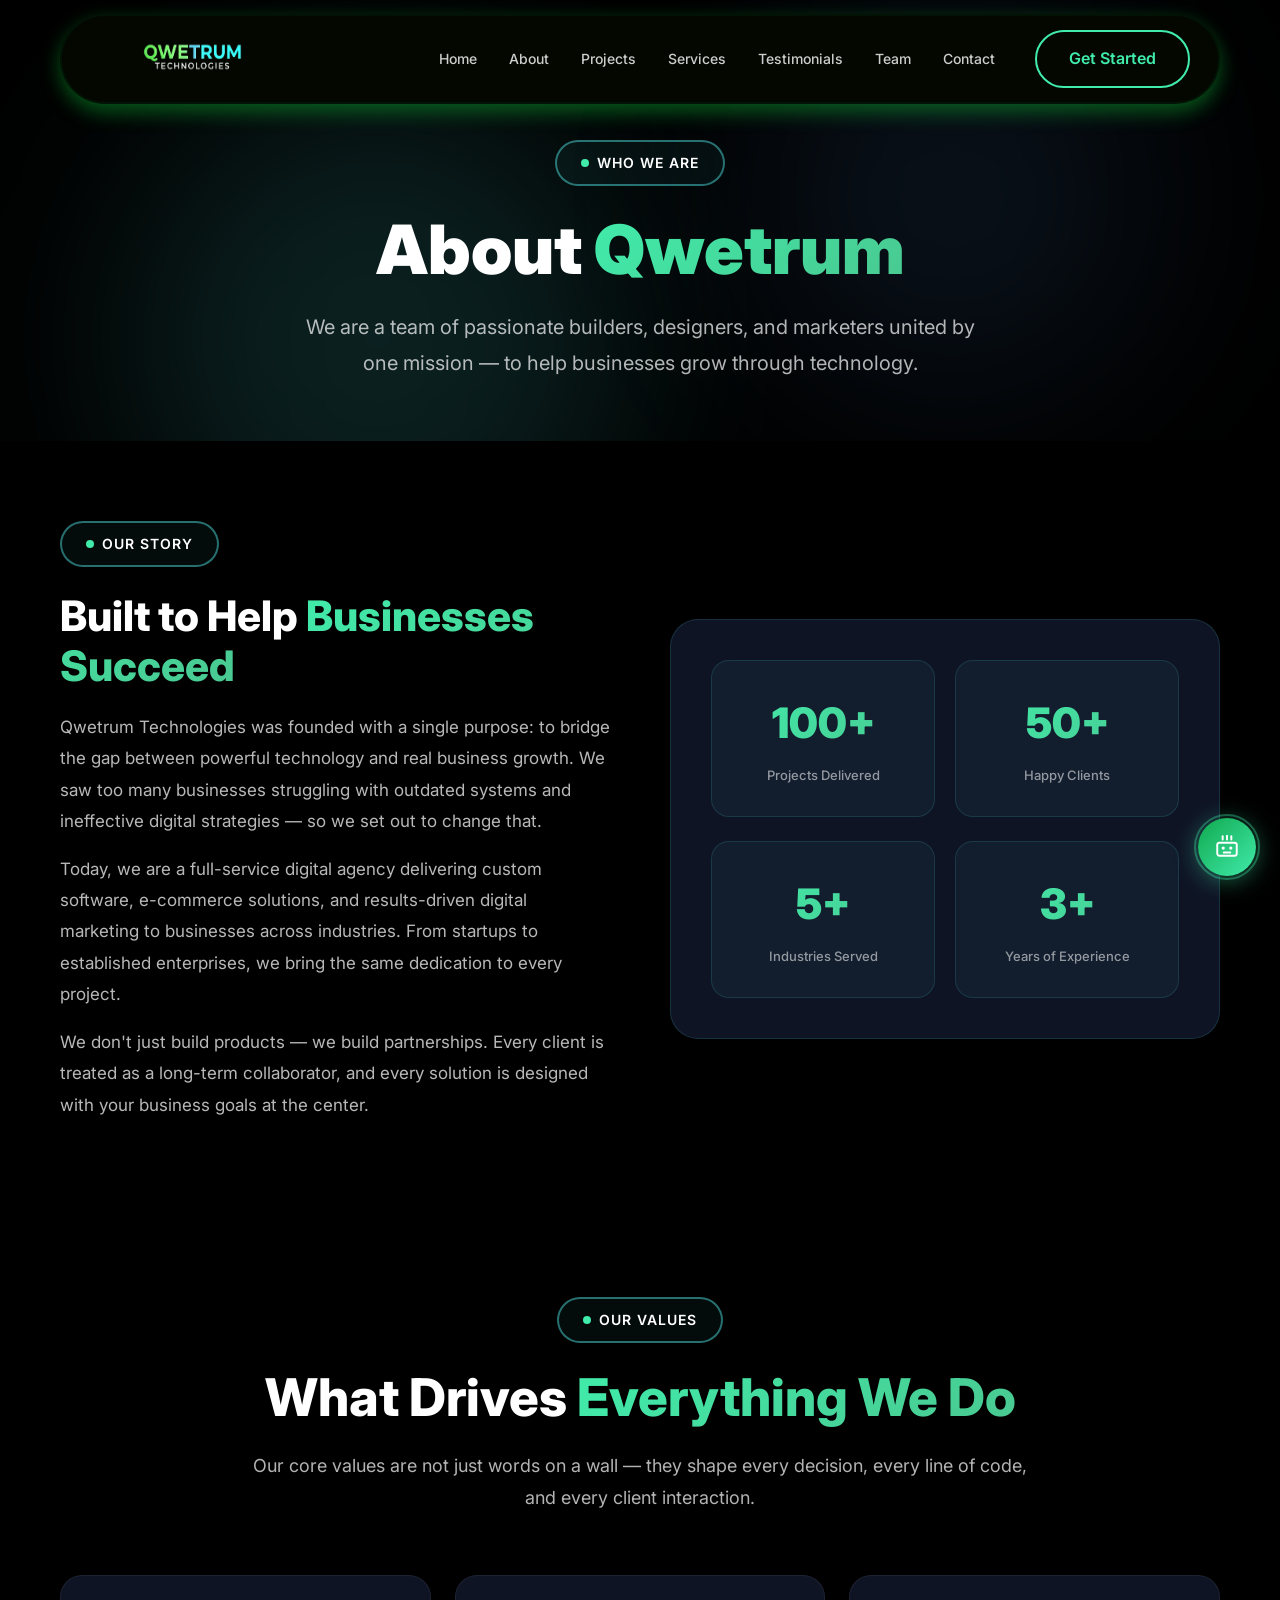
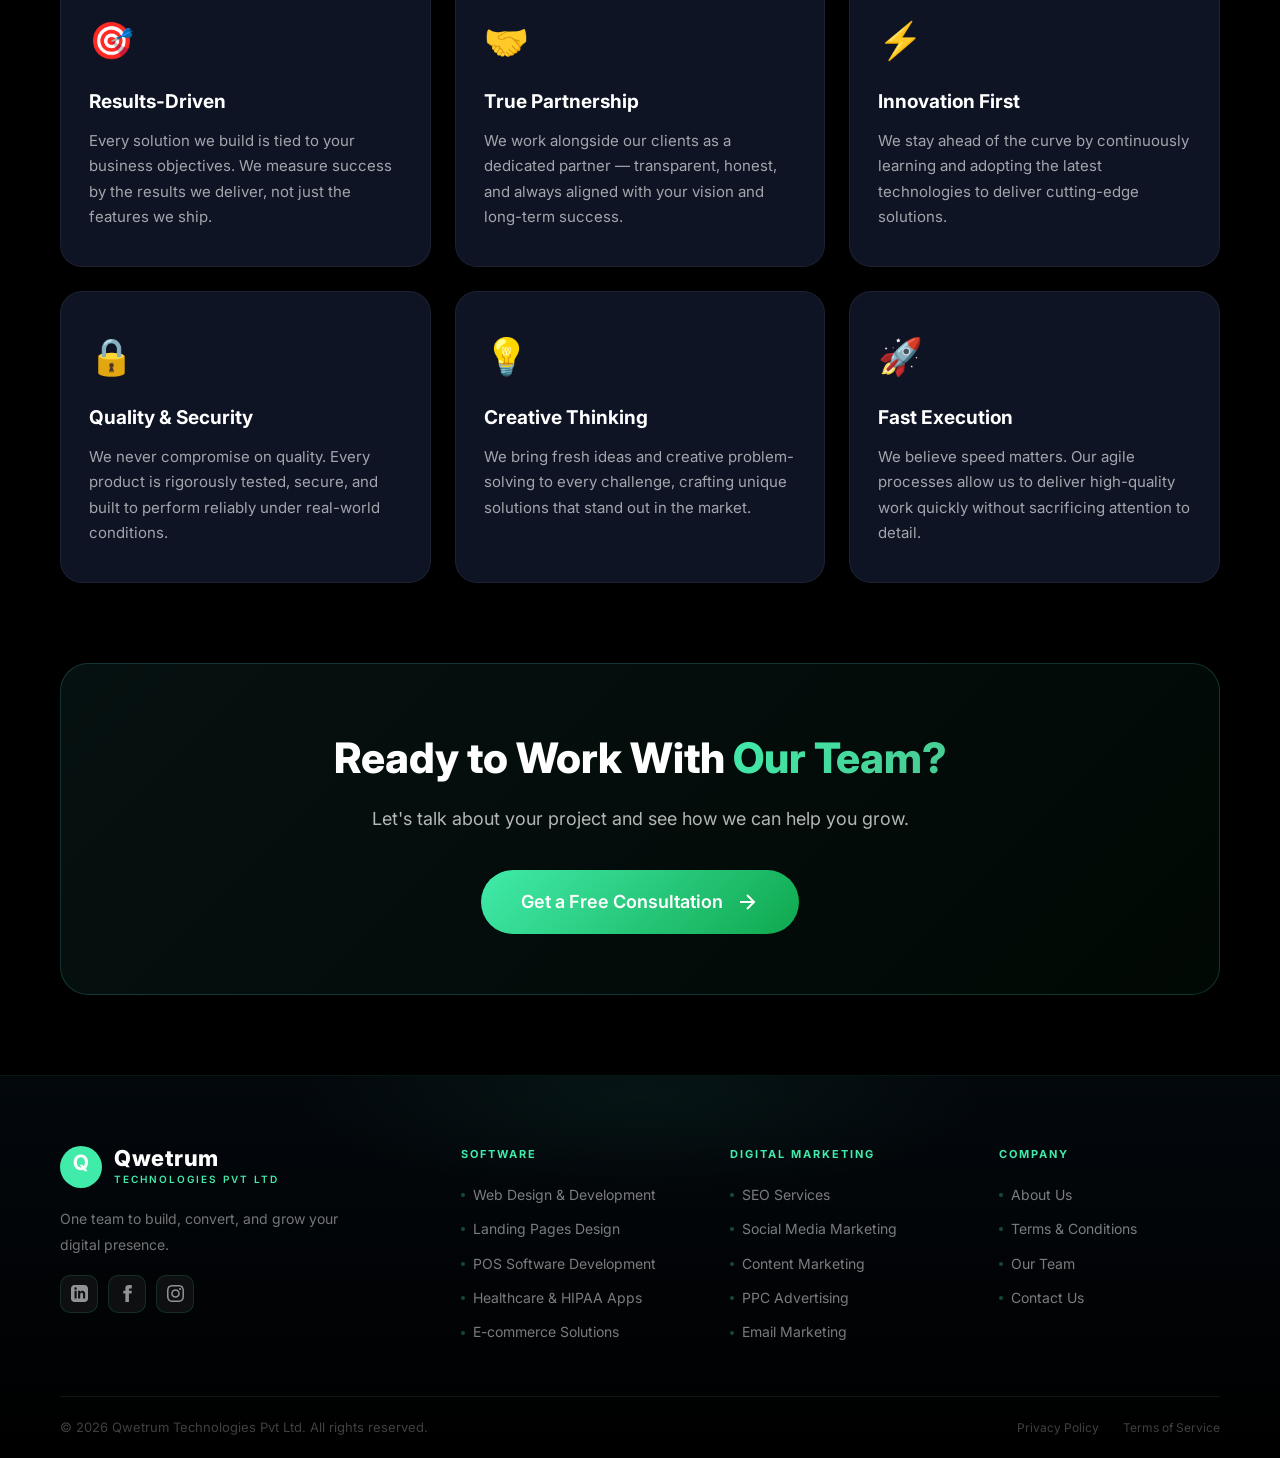
==== commit 452ad181: "Add files via upload" ====
--- a/about.html
+++ b/about.html
@@ -398,7 +398,7 @@
 
     <script>
         // ── Google Apps Script Contact Form Handler ──
-        const APPS_SCRIPT_URL = "YOUR_GOOGLE_APPS_SCRIPT_URL"; // ← Paste your deployed URL here
+        const APPS_SCRIPT_URL = "https://script.google.com/macros/s/AKfycbwf1ucMqrEkfTjlPyvCbIugn8BCzMmo9FciP3sgvM87hF_ZQpSKM0KMBCedcqA5PpuarQ/exec"; // ← Paste your deployed URL here
 
         document.addEventListener('DOMContentLoaded', () => {
             document.querySelectorAll('#qwetrum-contact-form').forEach(form => {
@@ -442,44 +442,7 @@
         });
     </script>
     <script src="script.js"></script>
-    <script>
-        var APPS_SCRIPT_URL = "TUMHARA_APPS_SCRIPT_URL_YAHAN";
-        document.addEventListener("DOMContentLoaded", function() {
-            var form = document.querySelector(".contact-form");
-            if (!form) return;
-            form.addEventListener("submit", async function(e) {
-                e.preventDefault();
-                var btn = form.querySelector('button[type="submit"]');
-                var orig = btn.textContent;
-                btn.textContent = "Sending...";
-                btn.disabled = true;
-                var payload = {
-                    name:    form.querySelector('[name="name"]').value,
-                    email:   form.querySelector('[name="email"]').value,
-                    phone:   (form.querySelector('[name="phone"]') || {}).value || "",
-                    message: form.querySelector('[name="message"]').value
-                };
-                try {
-                    await fetch(APPS_SCRIPT_URL, {
-                        method: "POST", mode: "no-cors",
-                        headers: { "Content-Type": "application/json" },
-                        body: JSON.stringify(payload)
-                    });
-                    btn.textContent = "\u2713 Message Sent!";
-                    btn.style.background = "linear-gradient(135deg,#41ebaa,#10a84f)";
-                    form.reset();
-                    setTimeout(function() {
-                        window.closeContactModal && window.closeContactModal();
-                        btn.textContent = orig;
-                        btn.style.background = "";
-                        btn.disabled = false;
-                    }, 2500);
-                } catch(err) {
-                    btn.textContent = "Error \u2014 Try Again";
-                    btn.disabled = false;
-                }
-            }, true);
-        });
-    </script>
+    
+    <script src="qbot-widget.js"></script>
 </body>
 </html>
--- a/styles.css
+++ b/styles.css
@@ -206,8 +206,8 @@
 }
 
 .header.scrolled .nav-curved {
-    background: rgba(10, 15, 30, 0.95);
-    box-shadow: 0 12px 40px rgba(0, 0, 0, 0.6);
+    background: rgb(3, 7, 0);
+    box-shadow: 0 8px 20px rgba(16, 211, 58, 0.4);
     border-color: rgba(77, 212, 212, 0.2);
 }
 
@@ -597,6 +597,70 @@
     box-shadow: 0 8px 40px rgba(77, 212, 212, 0.2);
     transform: translateY(-8px);
 }
+
+/* Clickable project card (anchor tag) */
+a.project-card--link {
+    text-decoration: none;
+    color: inherit;
+    cursor: pointer;
+}
+
+a.project-card--link:hover .btn-arrow svg {
+    color: var(--primary-cyan);
+    transform: scale(1.1);
+    transition: all 0.3s ease;
+}
+
+/* View All Projects button */
+.projects__view-all {
+    margin-top: 56px;
+    display: flex;
+    justify-content: center;
+}
+
+.btn-view-all {
+    display: inline-flex;
+    align-items: center;
+    gap: 10px;
+    padding: 16px 40px;
+    background: transparent;
+    border: 2px solid var(--primary-cyan);
+    color: var(--primary-cyan);
+    font-size: 16px;
+    font-weight: 700;
+    border-radius: 50px;
+    text-decoration: none;
+    letter-spacing: 0.3px;
+    transition: all 0.35s ease;
+    position: relative;
+    overflow: hidden;
+}
+
+.btn-view-all::before {
+    content: '';
+    position: absolute;
+    inset: 0;
+    background: linear-gradient(135deg, var(--primary-cyan), var(--primary-teal));
+    opacity: 0;
+    transition: opacity 0.35s ease;
+    z-index: 0;
+}
+
+.btn-view-all:hover::before { opacity: 1; }
+
+.btn-view-all:hover {
+    color: #000;
+    box-shadow: 0 0 32px rgba(65, 235, 170, 0.4);
+    transform: translateY(-2px);
+}
+
+.btn-view-all svg {
+    position: relative;
+    z-index: 1;
+    transition: transform 0.3s ease;
+}
+
+.btn-view-all:hover svg { transform: translateX(4px); }
 
 .project-card__image {
     padding: 0;
